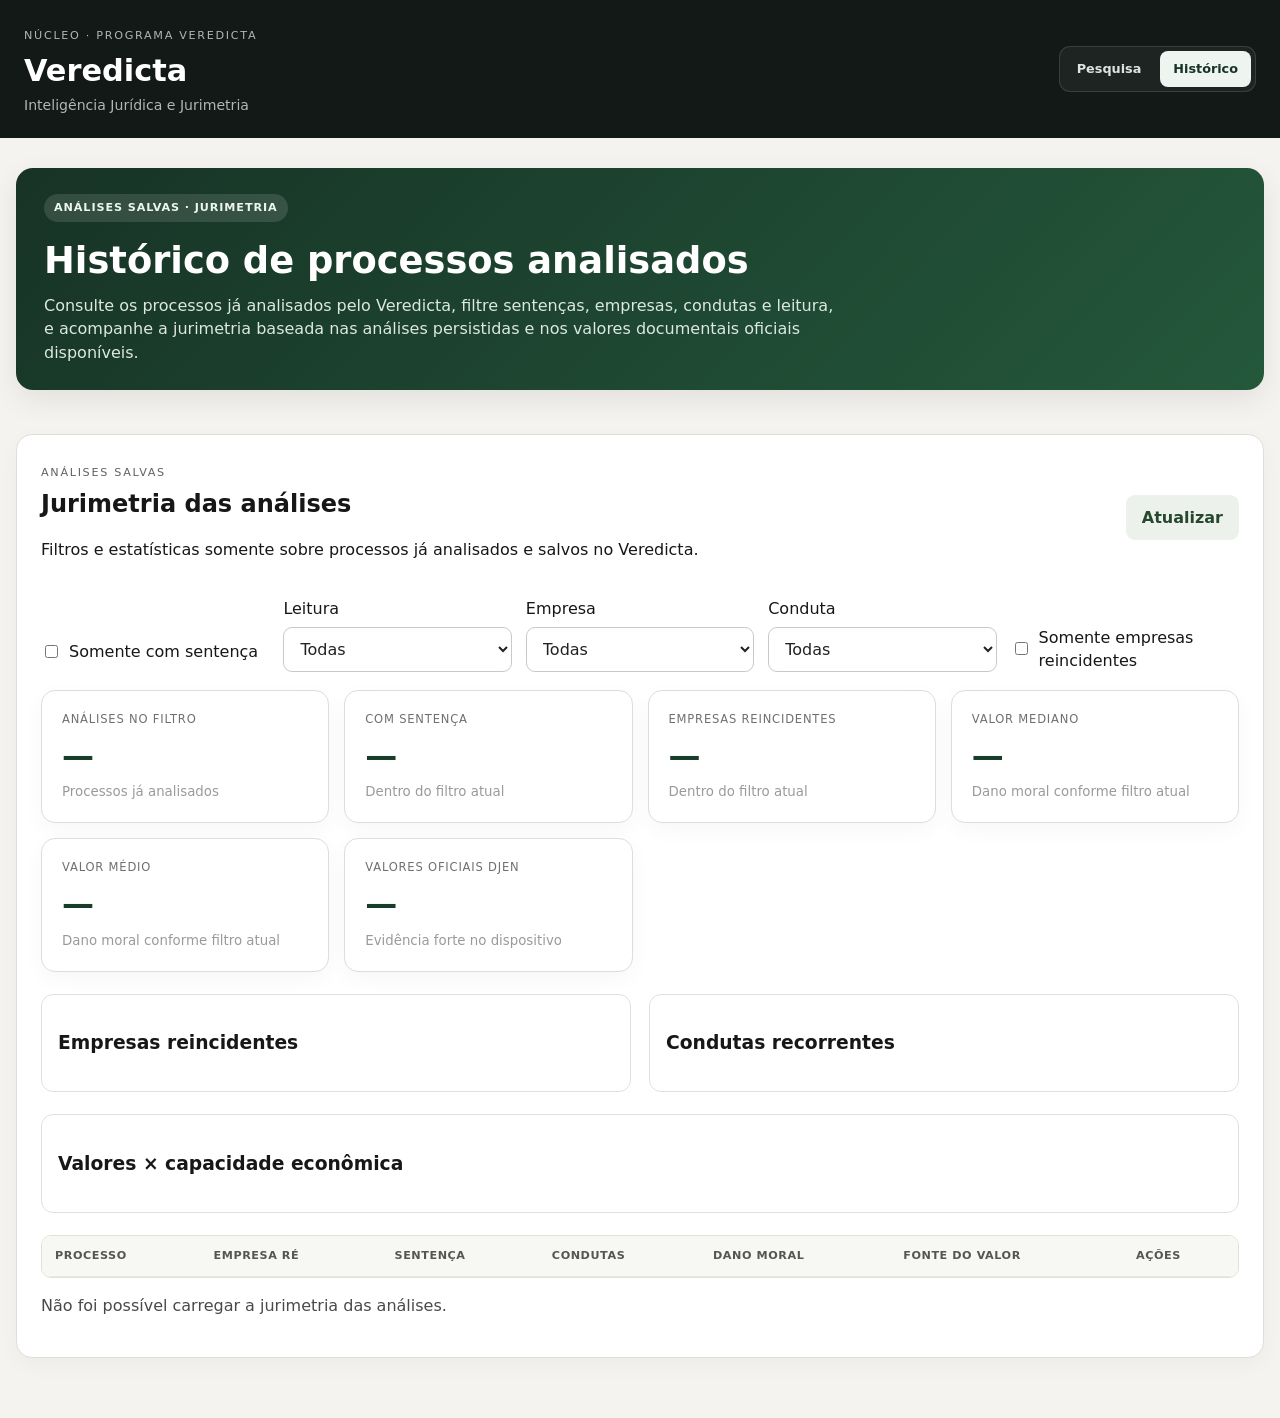
==== frontend/historico.html @ e2f221e8 "Integra DJEN e reorganiza ficha e historico" ====
<!doctype html>
<html lang="pt-BR">
<head>
  <meta charset="utf-8" />
  <meta name="viewport" content="width=device-width, initial-scale=1" />
  <meta
    name="description"
    content="Histórico de análises e jurimetria — Veredicta"
  />
  <title>Histórico e Jurimetria — Veredicta</title>
  <link rel="stylesheet" href="./styles.css" />
</head>

<body>
  <header class="topbar">
    <div>
      <span class="eyebrow">NÚCLEO · PROGRAMA VEREDICTA</span>
      <h1>Veredicta</h1>
      <p class="topbar-subtitle">
        Inteligência Jurídica e Jurimetria
      </p>
    </div>

    <div class="auth-area">
      <nav class="topnav" aria-label="Navegação principal">
        <a class="topnav-link" href="./index.html">
          Pesquisa
        </a>
        <a
          class="topnav-link active"
          href="./historico.html"
          aria-current="page"
        >
          Histórico
        </a>
      </nav>
    </div>
  </header>

  <main class="layout">
    <section class="hero">
      <div>
        <span class="badge">ANÁLISES SALVAS · JURIMETRIA</span>
        <h2>Histórico de processos analisados</h2>
        <p>
          Consulte os processos já analisados pelo Veredicta, filtre sentenças,
          empresas, condutas e leitura, e acompanhe a jurimetria baseada nas
          análises persistidas e nos valores documentais oficiais disponíveis.
        </p>
      </div>
    </section>
  </main>

  <script src="./config.js"></script>
  <script src="./analises.js"></script>
</body>
</html>
---- frontend/styles.css ----
:root {
  font-family: Inter, ui-sans-serif, system-ui, -apple-system, BlinkMacSystemFont, "Segoe UI", sans-serif;
  color: #171717;
  background: #f4f3ef;
  line-height: 1.45;
}

* { box-sizing: border-box; }

body {
  margin: 0;
  background: #f4f3ef;
}

button,
input,
select {
  font: inherit;
}

[hidden] {
  display: none !important;
}


/* =========================================================
   TOPO
   ========================================================= */

.topbar {
  min-height: 118px;
  padding: 22px max(24px, calc((100vw - 1280px) / 2));
  display: flex;
  justify-content: space-between;
  align-items: center;
  gap: 30px;
  background: #121916;
  color: #fff;
}

.topbar h1 {
  margin: 4px 0 0;
  font-size: 1.9rem;
}

.topbar-subtitle {
  margin: 2px 0 0;
  color: #aeb9b3;
  font-size: .88rem;
}

.eyebrow {
  font-size: .7rem;
  letter-spacing: .15em;
  text-transform: uppercase;
  opacity: .68;
}

.auth-area,
.backend-indicator {
  display: flex;
  align-items: center;
}

.auth-area {
  gap: 16px;
  font-size: .82rem;
}

.backend-indicator {
  gap: 7px;
}

.status-dot {
  width: 9px;
  height: 9px;
  border-radius: 50%;
  background: #b84f4f;
}

.status-dot.online {
  background: #5db276;
}


/* =========================================================
   LAYOUT
   ========================================================= */

.layout {
  width: min(1280px, calc(100% - 32px));
  margin: 30px auto 60px;
  display: grid;
  gap: 20px;
}


/* =========================================================
   HERO
   ========================================================= */

.hero {
  padding: 26px 28px;
  border-radius: 17px;
  background: linear-gradient(135deg, #173326, #24583b);
  color: #fff;
  box-shadow: 0 10px 30px rgba(0, 0, 0, .08);
}

.hero h2 {
  margin: 12px 0 7px;
  font-size: clamp(1.5rem, 3vw, 2.3rem);
}

.hero p {
  max-width: 800px;
  margin: 0;
  color: #dce8e0;
}

.process-hero {
  display: flex;
  align-items: center;
  justify-content: space-between;
  gap: 30px;
}

.source-pill {
  flex: 0 0 auto;
  min-width: 145px;
  padding: 13px 15px;
  border: 1px solid rgba(255, 255, 255, .17);
  border-radius: 12px;
  background: rgba(255, 255, 255, .08);
}

.source-pill span,
.source-pill strong {
  display: block;
}

.source-pill span {
  margin-bottom: 2px;
  color: #cddcd2;
  font-size: .67rem;
  text-transform: uppercase;
  letter-spacing: .08em;
}

.source-pill strong {
  font-size: .86rem;
}

.badge {
  display: inline-flex;
  padding: 6px 10px;
  border-radius: 999px;
  background: rgba(255, 255, 255, .12);
  color: #edf5f0;
  font-size: .7rem;
  font-weight: 750;
  letter-spacing: .08em;
}


/* =========================================================
   MÉTRICAS
   ========================================================= */

.metrics-grid,
.process-summary-grid {
  display: grid;
  grid-template-columns: repeat(4, 1fr);
  gap: 15px;
}

.metric-card {
  padding: 20px;
  background: #fff;
  border: 1px solid #dfddd5;
  border-radius: 14px;
  box-shadow: 0 7px 22px rgba(0, 0, 0, .035);
}

.metric-card span {
  display: block;
  color: #6d716e;
  font-size: .72rem;
  text-transform: uppercase;
  letter-spacing: .07em;
}

.metric-card strong {
  display: block;
  margin-top: 5px;
  font-size: 2rem;
  color: #183d29;
}

.metric-card small {
  color: #989b98;
}

.detail-value {
  font-size: 1.25rem !important;
}


/* =========================================================
   CARDS E CABEÇALHOS
   ========================================================= */

.card {
  padding: 24px;
  background: #fff;
  border: 1px solid #dfddd5;
  border-radius: 16px;
  box-shadow: 0 7px 22px rgba(0, 0, 0, .035);
}

.section-heading {
  display: flex;
  justify-content: space-between;
  align-items: center;
  gap: 20px;
  margin-bottom: 20px;
}

.section-heading h2 {
  margin: 5px 0 0;
}

.section-description {
  margin: 6px 0 0;
  color: #7c817d;
  font-size: .78rem;
}


/* =========================================================
   FORMULÁRIO DE PESQUISA
   ========================================================= */

.filter-form {
  display: grid;
  grid-template-columns: repeat(4, minmax(0, 1fr));
  gap: 15px;
  align-items: end;
}

.filter-form label {
  display: grid;
  gap: 7px;
  color: #4d514e;
  font-size: .8rem;
  font-weight: 650;
}

/*
  No novo dashboard, as áreas marcadas como .wide
  ocupam a largura inteira. Isso deixa a seleção dos
  27 tribunais separada dos demais filtros.
*/
.filter-form > .wide {
  grid-column: 1 / -1;
}

input,
select {
  width: 100%;
  padding: 11px 12px;
  border: 1px solid #cbc9c2;
  border-radius: 9px;
  background: #fff;
  color: #222;
}

input:focus,
select:focus {
  outline: 2px solid #a9bba9;
  outline-offset: 1px;
}

.form-actions {
  display: flex;
  gap: 8px;
}

.compact-actions {
  flex-wrap: wrap;
}

.compact-actions button {
  padding: 9px 13px;
}


/* =========================================================
   SELETOR DE TRIBUNAIS
   ========================================================= */

.tribunal-heading {
  margin-bottom: 12px;
  align-items: flex-end;
}

.tribunal-heading label {
  display: block;
  margin: 0 0 3px;
  color: #343936;
  font-size: .8rem;
  font-weight: 750;
}

.tribunal-heading small {
  display: block;
  color: #7d827e;
  font-size: .76rem;
}

.tribunal-grid {
  max-height: 310px;
  padding: 12px;
  display: grid;
  grid-template-columns: repeat(4, minmax(0, 1fr));
  gap: 9px;
  overflow-y: auto;
  overscroll-behavior: contain;
  border: 1px solid #deddd6;
  border-radius: 13px;
  background: #f7f7f4;
  scrollbar-width: thin;
}

.tribunal-option {
  position: relative;
  min-width: 0;
  display: flex !important;
  align-items: stretch;
  gap: 0 !important;
  cursor: pointer;
}

.tribunal-option input {
  position: absolute;
  top: 12px;
  left: 12px;
  z-index: 2;
  width: 16px;
  height: 16px;
  margin: 0;
  padding: 0;
  accent-color: #245d3b;
}

.tribunal-option > span {
  width: 100%;
  min-height: 62px;
  padding: 10px 10px 10px 36px;
  display: flex;
  flex-direction: column;
  justify-content: center;
  border: 1px solid #deddd6;
  border-radius: 10px;
  background: #fff;
  transition:
    border-color .15s ease,
    background .15s ease,
    box-shadow .15s ease,
    transform .15s ease;
}

.tribunal-option:hover > span {
  border-color: #aebdaf;
  box-shadow: 0 4px 12px rgba(25, 53, 36, .06);
  transform: translateY(-1px);
}

.tribunal-option input:checked + span {
  border-color: #5c8468;
  background: #eaf2ec;
  box-shadow: inset 0 0 0 1px rgba(36, 93, 59, .05);
}

.tribunal-option strong {
  color: #244b33;
  font-size: .79rem;
  line-height: 1.15;
}

.tribunal-option small {
  margin-top: 3px;
  display: -webkit-box;
  overflow: hidden;
  color: #7d817e;
  font-size: .65rem;
  font-weight: 500;
  line-height: 1.2;
  -webkit-line-clamp: 2;
  -webkit-box-orient: vertical;
}

.tribunal-summary {
  margin-bottom: 18px;
  display: grid;
  grid-template-columns: repeat(4, minmax(0, 1fr));
  gap: 10px;
}

.tribunal-summary-card {
  padding: 14px 16px;
  box-shadow: none;
}

.tribunal-summary-card strong {
  font-size: 1.35rem;
}


/* =========================================================
   BOTÕES
   ========================================================= */

button {
  padding: 11px 16px;
  border: 0;
  border-radius: 9px;
  background: #245d3b;
  color: #fff;
  cursor: pointer;
  font-weight: 750;
}

button:hover {
  filter: brightness(.96);
}

button:disabled {
  opacity: .45;
  cursor: default;
}

button.secondary {
  background: #edf1ec;
  color: #25482f;
}


/* =========================================================
   TABELA
   ========================================================= */

.table-wrap {
  overflow: auto;
  border: 1px solid #e2e0d8;
  border-radius: 10px;
}

table {
  width: 100%;
  min-width: 1100px;
  border-collapse: collapse;
}

th,
td {
  padding: 12px 13px;
  border-bottom: 1px solid #e9e7e0;
  text-align: left;
  vertical-align: top;
  font-size: .8rem;
}

th {
  position: sticky;
  top: 0;
  z-index: 1;
  background: #f7f7f4;
  color: #555;
  font-size: .7rem;
  text-transform: uppercase;
  letter-spacing: .05em;
}

tr:last-child td {
  border-bottom: 0;
}

tbody tr:hover {
  background: #fafbf9;
}

.process-number {
  color: #245d3b;
  font-weight: 700;
  white-space: nowrap;
}

.process-link,
.back-link {
  color: #245d3b;
  text-decoration: none;
  font-weight: 700;
}

.process-link {
  font-weight: 750;
}

.back-link {
  font-size: .88rem;
}

.process-link:hover,
.back-link:hover {
  text-decoration: underline;
}

.grade-badge {
  display: inline-flex;
  min-width: 34px;
  justify-content: center;
  padding: 3px 7px;
  border-radius: 6px;
  background: #edf2ed;
  color: #28523a;
  font-size: .72rem;
  font-weight: 750;
}

.empty-row {
  padding: 35px;
  color: #777;
  text-align: center;
}


/* =========================================================
   PAGINAÇÃO / CARREGAR MAIS
   ========================================================= */

.pagination {
  display: flex;
  justify-content: center;
  align-items: center;
  gap: 16px;
  margin-top: 18px;
  color: #777;
  font-size: .82rem;
}

.pagination-info {
  color: #777;
  font-size: .82rem;
}


/* =========================================================
   ERROS
   ========================================================= */

.error-card {
  border-color: #e4b4b4;
  background: #fff7f7;
}

.error-card p {
  margin-bottom: 0;
}


/* =========================================================
   PROCESSO
   ========================================================= */

.process-navigation {
  display: flex;
  align-items: center;
}

.detail-grid {
  display: grid;
  grid-template-columns: repeat(2, minmax(0, 1fr));
  gap: 20px;
}

.detail-field,
.party-box {
  padding: 18px;
  border: 1px solid #e3e3dd;
  border-radius: 10px;
  background: #f7f7f4;
}

.detail-field span,
.detail-label {
  display: block;
  margin-bottom: 6px;
  color: #777;
  font-size: .72rem;
  text-transform: uppercase;
  letter-spacing: .06em;
}

.detail-field strong {
  font-size: .95rem;
}

.detail-section {
  margin-top: 28px;
}

.detail-section:last-child {
  margin-bottom: 4px;
}

.muted-note {
  margin: 10px 0 0;
  color: #8a8e8b;
  font-size: .74rem;
}


/* =========================================================
   ASSUNTOS
   ========================================================= */

.subject-list {
  display: flex;
  flex-wrap: wrap;
  gap: 8px;
}

.subject-chip {
  display: inline-flex;
  flex-direction: column;
  padding: 8px 11px;
  border-radius: 8px;
  background: #edf2ed;
  color: #275139;
  font-size: .78rem;
  font-weight: 650;
}

.subject-chip small {
  margin-top: 2px;
  opacity: .65;
  font-size: .65rem;
}

.muted-chip {
  background: #f1f1ee;
  color: #777;
}


/* =========================================================
   STATUS
   ========================================================= */

.coming-badge {
  padding: 6px 9px;
  border-radius: 999px;
  background: #f0eee4;
  color: #716b4d;
  font-size: .68rem;
  font-weight: 700;
}


/* =========================================================
   IA
   ========================================================= */

.ai-empty-state,
.ai-loading {
  display: flex;
  justify-content: space-between;
  align-items: center;
  gap: 30px;
  padding: 22px;
  border: 1px solid #e1e6e0;
  border-radius: 12px;
  background: linear-gradient(135deg, #f5f7f4, #edf3ee);
}

.ai-empty-state p,
.ai-loading p {
  max-width: 820px;
  margin: 5px 0 0;
  color: #666;
}

.loading-dot {
  flex: 0 0 auto;
  width: 13px;
  height: 13px;
  border-radius: 50%;
  background: #3f7652;
  box-shadow: 0 0 0 7px rgba(63, 118, 82, .10);
}

.analysis-grid {
  display: grid;
  grid-template-columns: repeat(3, minmax(0, 1fr));
  gap: 12px;
}

.analysis-item {
  padding: 16px;
  border: 1px solid #e4e5df;
  border-radius: 10px;
  background: #f6f7f4;
}

.analysis-item span {
  display: block;
  margin-bottom: 5px;
  color: #777;
  font-size: .68rem;
  text-transform: uppercase;
  letter-spacing: .05em;
}

.analysis-item strong {
  color: #234c34;
  font-size: .95rem;
}

.analysis-text {
  margin-top: 24px;
  padding: 20px;
  border-left: 3px solid #326d49;
  background: #fafbf9;
}

.analysis-text p {
  margin: 8px 0 0;
  line-height: 1.65;
}

.analysis-columns {
  display: grid;
  grid-template-columns: 1fr 1fr;
  gap: 18px;
  margin-top: 20px;
}

.analysis-column-card {
  padding: 18px;
  border: 1px solid #e4e5df;
  border-radius: 10px;
  background: #fafbf9;
}

.analysis-list {
  margin: 8px 0 0;
  padding-left: 20px;
  color: #505550;
}

.analysis-list li {
  margin-bottom: 7px;
}

.analysis-footer {
  display: flex;
  justify-content: space-between;
  align-items: center;
  gap: 20px;
  margin-top: 25px;
  padding-top: 18px;
  border-top: 1px solid #e3e3dd;
  color: #888;
  font-size: .75rem;
}


/* =========================================================
   PARTES
   ========================================================= */

.parties-grid {
  display: grid;
  grid-template-columns: repeat(2, minmax(0, 1fr));
  gap: 20px;
  margin-top: 10px;
  margin-bottom: 8px;
}

.party-box > strong {
  display: block;
  margin-bottom: 12px;
  color: #31533d;
  font-size: .78rem;
  text-transform: uppercase;
  letter-spacing: .04em;
}

.party-item {
  display: grid;
  gap: 2px;
  padding: 8px 0;
  border-bottom: 1px solid #e4e4de;
}

.party-item:last-child {
  border-bottom: 0;
}

.party-item strong {
  font-size: .86rem;
}

.party-item small {
  color: #777;
}

.party-empty {
  color: #999;
  font-size: .82rem;
}


/* =========================================================
   TIMELINE
   ========================================================= */

.timeline {
  display: grid;
}

.timeline-item {
  position: relative;
  display: grid;
  grid-template-columns: 22px minmax(0, 1fr);
  gap: 10px;
}

.timeline-item:not(:last-child)::before {
  content: "";
  position: absolute;
  left: 6px;
  top: 20px;
  bottom: -5px;
  width: 1px;
  background: #d7ddd8;
}

.timeline-dot {
  width: 13px;
  height: 13px;
  margin-top: 5px;
  border-radius: 50%;
  background: #3b7651;
  z-index: 1;
}

.timeline-content {
  display: grid;
  gap: 4px;
  padding-bottom: 22px;
}

.timeline-content strong {
  font-size: .88rem;
}

.timeline-content small {
  color: #858985;
}

.timeline-date {
  color: #6b746e;
  font-size: .72rem;
}

.movement-meta-row {
  display: flex;
  flex-wrap: wrap;
  gap: 6px 14px;
}

.movement-complements {
  margin-top: 4px;
  display: flex;
  flex-wrap: wrap;
  gap: 6px;
}

.movement-complement {
  padding: 4px 7px;
  border-radius: 6px;
  background: #f0f1ed;
  color: #707571;
  font-size: .69rem;
}

.empty-panel {
  padding: 24px;
  border: 1px dashed #d9d9d2;
  border-radius: 10px;
  color: #777;
  text-align: center;
  background: #fafaf8;
}

.skeleton-line {
  width: 100%;
  height: 14px;
  margin-bottom: 10px;
  border-radius: 999px;
  background: #ecece8;
}

.skeleton-line.short {
  width: 65%;
}


/* =========================================================
   RESPONSIVO
   ========================================================= */

@media (max-width: 1100px) {
  .tribunal-grid {
    grid-template-columns: repeat(3, minmax(0, 1fr));
  }

  .tribunal-summary {
    grid-template-columns: repeat(3, minmax(0, 1fr));
  }
}

@media (max-width: 950px) {
  .metrics-grid,
  .filter-form {
    grid-template-columns: repeat(2, minmax(0, 1fr));
  }

  .filter-form > .wide {
    grid-column: 1 / -1;
  }
}

@media (max-width: 850px) {
  .process-summary-grid,
  .analysis-grid {
    grid-template-columns: repeat(2, minmax(0, 1fr));
  }

  .detail-grid,
  .analysis-columns {
    grid-template-columns: 1fr;
  }

  .process-hero {
    align-items: flex-start;
    flex-direction: column;
  }

  .source-pill {
    min-width: 0;
  }
}

@media (max-width: 760px) {
  .tribunal-grid,
  .tribunal-summary {
    grid-template-columns: repeat(2, minmax(0, 1fr));
  }

  .tribunal-grid {
    max-height: 360px;
  }
}

@media (max-width: 650px) {
  .topbar {
    flex-direction: column;
    align-items: flex-start;
  }

  .auth-area {
    flex-wrap: wrap;
  }

  .metrics-grid,
  .filter-form,
  .parties-grid {
    grid-template-columns: 1fr;
  }

  .filter-form > .wide {
    grid-column: auto;
  }

  .section-heading,
  .tribunal-heading {
    flex-direction: column;
    align-items: flex-start;
  }

  .form-actions {
    width: 100%;
    flex-wrap: wrap;
  }

  .form-actions button {
    flex: 1;
  }

  .tribunal-summary {
    grid-template-columns: 1fr 1fr;
  }
}

@media (max-width: 520px) {
  .layout {
    width: min(100% - 20px, 1280px);
    margin-top: 18px;
  }

  .hero,
  .card {
    padding: 19px;
  }

  .process-summary-grid,
  .analysis-grid {
    grid-template-columns: 1fr;
  }

  .ai-empty-state,
  .ai-loading {
    align-items: flex-start;
    flex-direction: column;
  }

  .tribunal-grid,
  .tribunal-summary {
    grid-template-columns: 1fr;
  }

  .analysis-footer {
    align-items: flex-start;
    flex-direction: column;
  }
}

/* =========================================================
   JURIMETRIA DAS ANÁLISES
   ========================================================= */

.analytics-card {
  margin-top: 24px;
}

.analytics-filters {
  display: grid;
  grid-template-columns: repeat(auto-fit, minmax(180px, 1fr));
  gap: 14px;
  margin: 18px 0;
  align-items: end;
}

.analytics-filters label {
  display: grid;
  gap: 7px;
}

.analytics-check {
  display: flex !important;
  align-items: center;
  gap: 8px !important;
  min-height: 42px;
}

.analytics-check input {
  width: auto;
}

.analytics-metrics {
  margin: 18px 0;
}

.analytics-panels {
  display: grid;
  grid-template-columns: repeat(auto-fit, minmax(280px, 1fr));
  gap: 18px;
  margin: 22px 0;
}

.analytics-panels > div,
.analytics-capacity {
  border: 1px solid rgba(120, 120, 120, 0.22);
  border-radius: 12px;
  padding: 16px;
}

.analytics-capacity {
  margin-bottom: 22px;
}

.analytics-stat-row {
  display: grid;
  grid-template-columns: minmax(0, 1fr) auto;
  gap: 4px 12px;
  padding: 10px 0;
  border-bottom: 1px solid rgba(120, 120, 120, 0.15);
}

.analytics-stat-row:last-child {
  border-bottom: 0;
}

.analytics-stat-row small {
  grid-column: 1 / -1;
  opacity: 0.75;
}

.analytics-info,
.empty-note {
  opacity: 0.78;
}

.analysis-unread {
  font-weight: 600;
}

.analysis-read {
  opacity: 0.88;
}

.analytics-read-button {
  white-space: nowrap;
}

@media (max-width: 720px) {
  .analytics-stat-row {
    grid-template-columns: 1fr;
  }

  .analytics-stat-row small {
    grid-column: auto;
  }
}

/* ETAPA 8.3 — Valores oficiais DJEN */
.djen-values-panel{margin-top:24px}
.djen-values-panel__head,.djen-value-card__head,.djen-value-card__footer{display:flex;justify-content:space-between;gap:12px;flex-wrap:wrap}
.djen-eyebrow{font-size:.78rem;font-weight:700;text-transform:uppercase;opacity:.7;margin:0 0 4px}
.djen-values-body{display:grid;gap:14px;margin-top:12px}
.djen-value-card{border:1px solid #d8d8d8;border-radius:14px;padding:16px}
.djen-value-card__head span{display:block;font-size:.84rem;opacity:.7}
.djen-source-badge{border:1px solid #d8d8d8;border-radius:999px;padding:5px 9px;font-weight:700}
.djen-value-grid{display:grid;grid-template-columns:repeat(4,minmax(0,1fr));gap:10px;margin-top:14px}
.djen-value-grid div{padding:10px;border-radius:10px;background:rgba(127,127,127,.07)}
.djen-value-grid small,.djen-value-grid strong{display:block}
.djen-evidence{font-size:.88rem;line-height:1.45;padding-top:12px;border-top:1px solid #d8d8d8}
.djen-value-card__footer{font-size:.82rem}
@media(max-width:840px){.djen-value-grid{grid-template-columns:repeat(2,minmax(0,1fr))}}
@media(max-width:520px){.djen-value-grid{grid-template-columns:1fr}}

/* ===== ETAPA 9.1 — Navegação principal ===== */
.topnav {
  display: flex;
  align-items: center;
  gap: 6px;
  padding: 4px;
  border: 1px solid rgba(255, 255, 255, .12);
  border-radius: 11px;
  background: rgba(255, 255, 255, .05);
}

.topnav-link {
  display: inline-flex;
  align-items: center;
  justify-content: center;
  min-height: 36px;
  padding: 8px 13px;
  border-radius: 8px;
  color: #dce6e0;
  text-decoration: none;
  font-size: .8rem;
  font-weight: 750;
  transition: background .15s ease, color .15s ease;
}

.topnav-link:hover {
  background: rgba(255, 255, 255, .08);
  color: #fff;
}

.topnav-link.active {
  background: #eef4ef;
  color: #173326;
}

@media (max-width: 900px) {
  .topbar {
    flex-wrap: wrap;
  }

  .auth-area {
    flex-wrap: wrap;
    justify-content: flex-end;
  }
}

@media (max-width: 640px) {
  .topbar {
    align-items: flex-start;
  }

  .auth-area {
    width: 100%;
    justify-content: space-between;
  }

  .topnav {
    width: 100%;
  }

  .topnav-link {
    flex: 1 1 0;
  }
}

/* ===== ETAPA 9.1.1 — Retorno e ações de processo ===== */
.process-number a,
.process-number .process-link {
  color: #245d3b;
  text-decoration: none;
  font-weight: 750;
}

.process-number a:visited,
.process-number .process-link:visited {
  color: #245d3b;
}

.process-number a:hover,
.process-number .process-link:hover {
  text-decoration: underline;
}

.process-actions {
  display: flex;
  align-items: center;
  gap: 8px;
  flex-wrap: wrap;
  min-width: 190px;
}

.process-view-button {
  display: inline-flex;
  align-items: center;
  justify-content: center;
  min-height: 34px;
  padding: 7px 10px;
  border: 1px solid #245d3b;
  border-radius: 8px;
  background: #245d3b;
  color: #fff !important;
  text-decoration: none !important;
  font-size: .78rem;
  font-weight: 750;
  white-space: nowrap;
}

.process-view-button:visited {
  color: #fff !important;
}

.process-view-button:hover {
  background: #1d4b30;
  border-color: #1d4b30;
}

/* ===== ETAPA 9.1.2 — Retorno determinístico + acesso PJe ===== */
.process-navigation--contextual {
  display: flex;
  align-items: center;
  justify-content: space-between;
  gap: 14px;
  flex-wrap: wrap;
}

.official-process-access {
  display: flex;
  align-items: center;
  justify-content: flex-end;
  gap: 10px;
  flex-wrap: wrap;
}

.official-process-link {
  display: inline-flex;
  align-items: center;
  justify-content: center;
  min-height: 38px;
  padding: 8px 12px;
  border: 1px solid #245d3b;
  border-radius: 9px;
  background: transparent;
  color: #245d3b;
  text-decoration: none;
  font-size: .8rem;
  font-weight: 800;
}

.official-process-link:visited {
  color: #245d3b;
}

.official-process-link:hover {
  background: rgba(36, 93, 59, .08);
}

.official-process-link-status {
  max-width: 360px;
  font-size: .78rem;
  opacity: .7;
}

@media (max-width: 640px) {
  .official-process-access {
    width: 100%;
    justify-content: flex-start;
  }
}

/* ===== ETAPA 9.2 — Ficha unificada + valores DJEN ===== */
.djen-analysis-section {
  margin-top: 22px;
  padding: 16px;
  border: 1px solid rgba(36, 93, 59, .22);
  border-radius: 14px;
  background: rgba(36, 93, 59, .035);
}

.djen-analysis-heading {
  display: flex;
  align-items: flex-start;
  justify-content: space-between;
  gap: 12px;
  flex-wrap: wrap;
  margin-bottom: 12px;
}

.djen-analysis-heading h3 {
  margin: 3px 0 0;
}

.djen-analysis-grid {
  display: grid;
  grid-template-columns: repeat(4, minmax(0, 1fr));
  gap: 10px;
}

.djen-analysis-evidence {
  margin-top: 14px;
  padding: 13px;
  border: 1px solid rgba(36, 93, 59, .16);
  border-radius: 11px;
  background: rgba(255, 255, 255, .55);
}

.djen-analysis-evidence p {
  margin: 7px 0 10px;
  line-height: 1.5;
}

.djen-analysis-evidence-meta {
  display: flex;
  align-items: center;
  justify-content: space-between;
  gap: 10px;
  flex-wrap: wrap;
  font-size: .8rem;
}

.djen-analysis-evidence-meta a {
  color: #245d3b;
  font-weight: 800;
}

@media (max-width: 900px) {
  .djen-analysis-grid {
    grid-template-columns: repeat(2, minmax(0, 1fr));
  }
}

@media (max-width: 540px) {
  .djen-analysis-grid {
    grid-template-columns: 1fr;
  }
}

/* ===== ETAPA 9.1.3B — Consulta DJEN sempre disponível ===== */
.official-process-link--secondary {
  background: rgba(36, 93, 59, .08);
}

.official-process-link--secondary:hover {
  background: rgba(36, 93, 59, .14);
}

/* ===== ETAPA 9.2.1 — Documento DJEN mesmo sem valor ===== */
.djen-document-box {
  margin-top: 18px;
  padding: 16px;
  border: 1px solid rgba(36, 93, 59, .18);
  border-radius: 12px;
  background: rgba(36, 93, 59, .045);
}

.djen-document-heading {
  display: flex;
  align-items: center;
  justify-content: space-between;
  gap: 12px;
  flex-wrap: wrap;
}

.djen-document-heading strong {
  display: block;
  margin-top: 4px;
  font-size: 1rem;
}

.djen-document-meta {
  display: flex;
  gap: 8px 16px;
  flex-wrap: wrap;
  margin-top: 10px;
  font-size: .8rem;
  opacity: .72;
}

.djen-document-box p {
  margin: 14px 0 0;
  line-height: 1.65;
  white-space: pre-wrap;
}

@media (max-width: 640px) {
  .djen-document-heading {
    align-items: flex-start;
  }
}
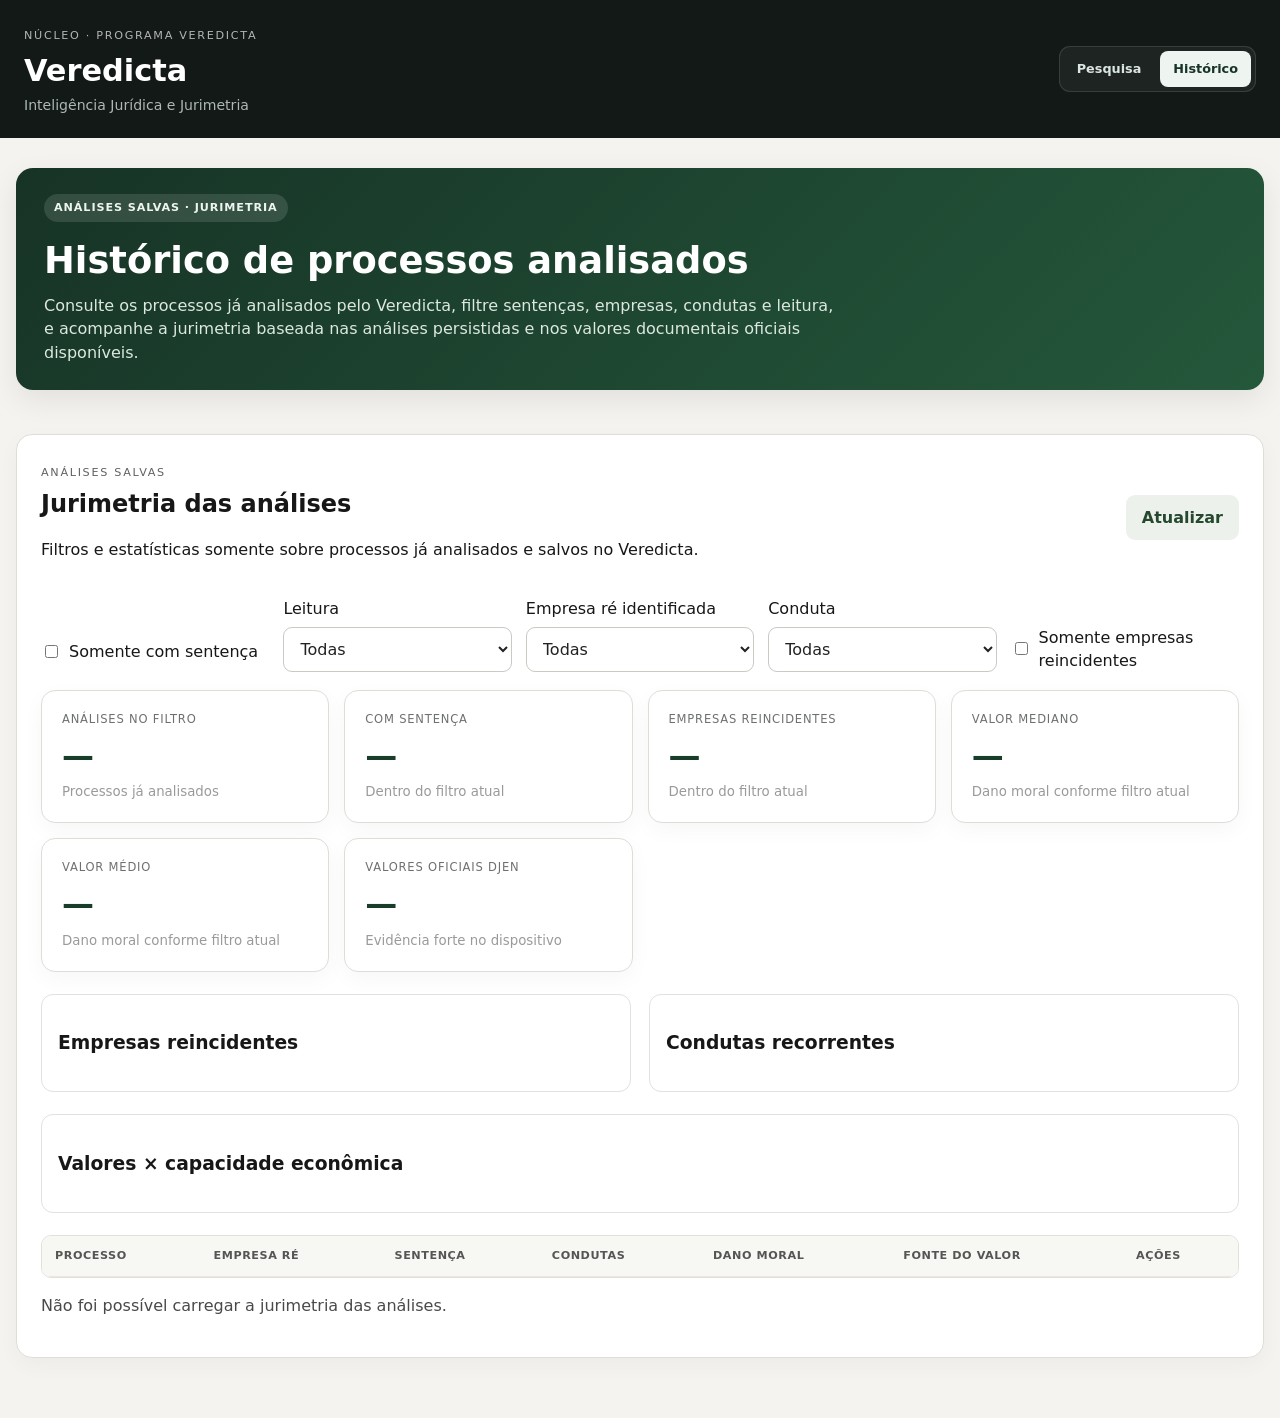
==== commit 1ac7333f: "Consolida estrutura atual do Veredicta" ====
--- a/frontend/historico.html
+++ b/frontend/historico.html
@@ -8,7 +8,7 @@
     content="Histórico de análises e jurimetria — Veredicta"
   />
   <title>Histórico e Jurimetria — Veredicta</title>
-  <link rel="stylesheet" href="./styles.css" />
+  <link rel="stylesheet" href="./assets/css/styles.css" />
 </head>
 
 <body>
@@ -51,7 +51,7 @@
     </section>
   </main>
 
-  <script src="./config.js"></script>
-  <script src="./analises.js"></script>
+  <script src="./assets/js/config.js"></script>
+  <script src="./assets/js/pages/historico.js"></script>
 </body>
 </html>
--- a/frontend/assets/css/styles.css
+++ b/frontend/assets/css/styles.css
@@ -0,0 +1,1452 @@
+:root {
+  font-family: Inter, ui-sans-serif, system-ui, -apple-system, BlinkMacSystemFont, "Segoe UI", sans-serif;
+  color: #171717;
+  background: #f4f3ef;
+  line-height: 1.45;
+}
+
+* { box-sizing: border-box; }
+
+body {
+  margin: 0;
+  background: #f4f3ef;
+}
+
+button,
+input,
+select {
+  font: inherit;
+}
+
+[hidden] {
+  display: none !important;
+}
+
+
+/* =========================================================
+   TOPO
+   ========================================================= */
+
+.topbar {
+  min-height: 118px;
+  padding: 22px max(24px, calc((100vw - 1280px) / 2));
+  display: flex;
+  justify-content: space-between;
+  align-items: center;
+  gap: 30px;
+  background: #121916;
+  color: #fff;
+}
+
+.topbar h1 {
+  margin: 4px 0 0;
+  font-size: 1.9rem;
+}
+
+.topbar-subtitle {
+  margin: 2px 0 0;
+  color: #aeb9b3;
+  font-size: .88rem;
+}
+
+.eyebrow {
+  font-size: .7rem;
+  letter-spacing: .15em;
+  text-transform: uppercase;
+  opacity: .68;
+}
+
+.auth-area,
+.backend-indicator {
+  display: flex;
+  align-items: center;
+}
+
+.auth-area {
+  gap: 16px;
+  font-size: .82rem;
+}
+
+.backend-indicator {
+  gap: 7px;
+}
+
+.status-dot {
+  width: 9px;
+  height: 9px;
+  border-radius: 50%;
+  background: #b84f4f;
+}
+
+.status-dot.online {
+  background: #5db276;
+}
+
+
+/* =========================================================
+   LAYOUT
+   ========================================================= */
+
+.layout {
+  width: min(1280px, calc(100% - 32px));
+  margin: 30px auto 60px;
+  display: grid;
+  gap: 20px;
+}
+
+
+/* =========================================================
+   HERO
+   ========================================================= */
+
+.hero {
+  padding: 26px 28px;
+  border-radius: 17px;
+  background: linear-gradient(135deg, #173326, #24583b);
+  color: #fff;
+  box-shadow: 0 10px 30px rgba(0, 0, 0, .08);
+}
+
+.hero h2 {
+  margin: 12px 0 7px;
+  font-size: clamp(1.5rem, 3vw, 2.3rem);
+}
+
+.hero p {
+  max-width: 800px;
+  margin: 0;
+  color: #dce8e0;
+}
+
+.process-hero {
+  display: flex;
+  align-items: center;
+  justify-content: space-between;
+  gap: 30px;
+}
+
+.source-pill {
+  flex: 0 0 auto;
+  min-width: 145px;
+  padding: 13px 15px;
+  border: 1px solid rgba(255, 255, 255, .17);
+  border-radius: 12px;
+  background: rgba(255, 255, 255, .08);
+}
+
+.source-pill span,
+.source-pill strong {
+  display: block;
+}
+
+.source-pill span {
+  margin-bottom: 2px;
+  color: #cddcd2;
+  font-size: .67rem;
+  text-transform: uppercase;
+  letter-spacing: .08em;
+}
+
+.source-pill strong {
+  font-size: .86rem;
+}
+
+.badge {
+  display: inline-flex;
+  padding: 6px 10px;
+  border-radius: 999px;
+  background: rgba(255, 255, 255, .12);
+  color: #edf5f0;
+  font-size: .7rem;
+  font-weight: 750;
+  letter-spacing: .08em;
+}
+
+
+/* =========================================================
+   MÉTRICAS
+   ========================================================= */
+
+.metrics-grid,
+.process-summary-grid {
+  display: grid;
+  grid-template-columns: repeat(4, 1fr);
+  gap: 15px;
+}
+
+.metric-card {
+  padding: 20px;
+  background: #fff;
+  border: 1px solid #dfddd5;
+  border-radius: 14px;
+  box-shadow: 0 7px 22px rgba(0, 0, 0, .035);
+}
+
+.metric-card span {
+  display: block;
+  color: #6d716e;
+  font-size: .72rem;
+  text-transform: uppercase;
+  letter-spacing: .07em;
+}
+
+.metric-card strong {
+  display: block;
+  margin-top: 5px;
+  font-size: 2rem;
+  color: #183d29;
+}
+
+.metric-card small {
+  color: #989b98;
+}
+
+.detail-value {
+  font-size: 1.25rem !important;
+}
+
+
+/* =========================================================
+   CARDS E CABEÇALHOS
+   ========================================================= */
+
+.card {
+  padding: 24px;
+  background: #fff;
+  border: 1px solid #dfddd5;
+  border-radius: 16px;
+  box-shadow: 0 7px 22px rgba(0, 0, 0, .035);
+}
+
+.section-heading {
+  display: flex;
+  justify-content: space-between;
+  align-items: center;
+  gap: 20px;
+  margin-bottom: 20px;
+}
+
+.section-heading h2 {
+  margin: 5px 0 0;
+}
+
+.section-description {
+  margin: 6px 0 0;
+  color: #7c817d;
+  font-size: .78rem;
+}
+
+
+/* =========================================================
+   FORMULÁRIO DE PESQUISA
+   ========================================================= */
+
+.filter-form {
+  display: grid;
+  grid-template-columns: repeat(4, minmax(0, 1fr));
+  gap: 15px;
+  align-items: end;
+}
+
+.filter-form label {
+  display: grid;
+  gap: 7px;
+  color: #4d514e;
+  font-size: .8rem;
+  font-weight: 650;
+}
+
+/*
+  No novo dashboard, as áreas marcadas como .wide
+  ocupam a largura inteira. Isso deixa a seleção dos
+  27 tribunais separada dos demais filtros.
+*/
+.filter-form > .wide {
+  grid-column: 1 / -1;
+}
+
+input,
+select {
+  width: 100%;
+  padding: 11px 12px;
+  border: 1px solid #cbc9c2;
+  border-radius: 9px;
+  background: #fff;
+  color: #222;
+}
+
+input:focus,
+select:focus {
+  outline: 2px solid #a9bba9;
+  outline-offset: 1px;
+}
+
+.form-actions {
+  display: flex;
+  gap: 8px;
+}
+
+.compact-actions {
+  flex-wrap: wrap;
+}
+
+.compact-actions button {
+  padding: 9px 13px;
+}
+
+
+/* =========================================================
+   SELETOR DE TRIBUNAIS
+   ========================================================= */
+
+.tribunal-heading {
+  margin-bottom: 12px;
+  align-items: flex-end;
+}
+
+.tribunal-heading label {
+  display: block;
+  margin: 0 0 3px;
+  color: #343936;
+  font-size: .8rem;
+  font-weight: 750;
+}
+
+.tribunal-heading small {
+  display: block;
+  color: #7d827e;
+  font-size: .76rem;
+}
+
+.tribunal-grid {
+  max-height: 310px;
+  padding: 12px;
+  display: grid;
+  grid-template-columns: repeat(4, minmax(0, 1fr));
+  gap: 9px;
+  overflow-y: auto;
+  overscroll-behavior: contain;
+  border: 1px solid #deddd6;
+  border-radius: 13px;
+  background: #f7f7f4;
+  scrollbar-width: thin;
+}
+
+.tribunal-option {
+  position: relative;
+  min-width: 0;
+  display: flex !important;
+  align-items: stretch;
+  gap: 0 !important;
+  cursor: pointer;
+}
+
+.tribunal-option input {
+  position: absolute;
+  top: 12px;
+  left: 12px;
+  z-index: 2;
+  width: 16px;
+  height: 16px;
+  margin: 0;
+  padding: 0;
+  accent-color: #245d3b;
+}
+
+.tribunal-option > span {
+  width: 100%;
+  min-height: 62px;
+  padding: 10px 10px 10px 36px;
+  display: flex;
+  flex-direction: column;
+  justify-content: center;
+  border: 1px solid #deddd6;
+  border-radius: 10px;
+  background: #fff;
+  transition:
+    border-color .15s ease,
+    background .15s ease,
+    box-shadow .15s ease,
+    transform .15s ease;
+}
+
+.tribunal-option:hover > span {
+  border-color: #aebdaf;
+  box-shadow: 0 4px 12px rgba(25, 53, 36, .06);
+  transform: translateY(-1px);
+}
+
+.tribunal-option input:checked + span {
+  border-color: #5c8468;
+  background: #eaf2ec;
+  box-shadow: inset 0 0 0 1px rgba(36, 93, 59, .05);
+}
+
+.tribunal-option strong {
+  color: #244b33;
+  font-size: .79rem;
+  line-height: 1.15;
+}
+
+.tribunal-option small {
+  margin-top: 3px;
+  display: -webkit-box;
+  overflow: hidden;
+  color: #7d817e;
+  font-size: .65rem;
+  font-weight: 500;
+  line-height: 1.2;
+  -webkit-line-clamp: 2;
+  -webkit-box-orient: vertical;
+}
+
+.tribunal-summary {
+  margin-bottom: 18px;
+  display: grid;
+  grid-template-columns: repeat(4, minmax(0, 1fr));
+  gap: 10px;
+}
+
+.tribunal-summary-card {
+  padding: 14px 16px;
+  box-shadow: none;
+}
+
+.tribunal-summary-card strong {
+  font-size: 1.35rem;
+}
+
+
+/* =========================================================
+   BOTÕES
+   ========================================================= */
+
+button {
+  padding: 11px 16px;
+  border: 0;
+  border-radius: 9px;
+  background: #245d3b;
+  color: #fff;
+  cursor: pointer;
+  font-weight: 750;
+}
+
+button:hover {
+  filter: brightness(.96);
+}
+
+button:disabled {
+  opacity: .45;
+  cursor: default;
+}
+
+button.secondary {
+  background: #edf1ec;
+  color: #25482f;
+}
+
+
+/* =========================================================
+   TABELA
+   ========================================================= */
+
+.table-wrap {
+  overflow: auto;
+  border: 1px solid #e2e0d8;
+  border-radius: 10px;
+}
+
+table {
+  width: 100%;
+  min-width: 1100px;
+  border-collapse: collapse;
+}
+
+th,
+td {
+  padding: 12px 13px;
+  border-bottom: 1px solid #e9e7e0;
+  text-align: left;
+  vertical-align: top;
+  font-size: .8rem;
+}
+
+th {
+  position: sticky;
+  top: 0;
+  z-index: 1;
+  background: #f7f7f4;
+  color: #555;
+  font-size: .7rem;
+  text-transform: uppercase;
+  letter-spacing: .05em;
+}
+
+tr:last-child td {
+  border-bottom: 0;
+}
+
+tbody tr:hover {
+  background: #fafbf9;
+}
+
+.process-number {
+  color: #245d3b;
+  font-weight: 700;
+  white-space: nowrap;
+}
+
+.process-link,
+.back-link {
+  color: #245d3b;
+  text-decoration: none;
+  font-weight: 700;
+}
+
+.process-link {
+  font-weight: 750;
+}
+
+.back-link {
+  font-size: .88rem;
+}
+
+.process-link:hover,
+.back-link:hover {
+  text-decoration: underline;
+}
+
+.grade-badge {
+  display: inline-flex;
+  min-width: 34px;
+  justify-content: center;
+  padding: 3px 7px;
+  border-radius: 6px;
+  background: #edf2ed;
+  color: #28523a;
+  font-size: .72rem;
+  font-weight: 750;
+}
+
+.empty-row {
+  padding: 35px;
+  color: #777;
+  text-align: center;
+}
+
+
+/* =========================================================
+   PAGINAÇÃO / CARREGAR MAIS
+   ========================================================= */
+
+.pagination {
+  display: flex;
+  justify-content: center;
+  align-items: center;
+  gap: 16px;
+  margin-top: 18px;
+  color: #777;
+  font-size: .82rem;
+}
+
+.pagination-info {
+  color: #777;
+  font-size: .82rem;
+}
+
+
+/* =========================================================
+   ERROS
+   ========================================================= */
+
+.error-card {
+  border-color: #e4b4b4;
+  background: #fff7f7;
+}
+
+.error-card p {
+  margin-bottom: 0;
+}
+
+
+/* =========================================================
+   PROCESSO
+   ========================================================= */
+
+.process-navigation {
+  display: flex;
+  align-items: center;
+}
+
+.detail-grid {
+  display: grid;
+  grid-template-columns: repeat(2, minmax(0, 1fr));
+  gap: 20px;
+}
+
+.detail-field,
+.party-box {
+  padding: 18px;
+  border: 1px solid #e3e3dd;
+  border-radius: 10px;
+  background: #f7f7f4;
+}
+
+.detail-field span,
+.detail-label {
+  display: block;
+  margin-bottom: 6px;
+  color: #777;
+  font-size: .72rem;
+  text-transform: uppercase;
+  letter-spacing: .06em;
+}
+
+.detail-field strong {
+  font-size: .95rem;
+}
+
+.detail-section {
+  margin-top: 28px;
+}
+
+.detail-section:last-child {
+  margin-bottom: 4px;
+}
+
+.muted-note {
+  margin: 10px 0 0;
+  color: #8a8e8b;
+  font-size: .74rem;
+}
+
+
+/* =========================================================
+   ASSUNTOS
+   ========================================================= */
+
+.subject-list {
+  display: flex;
+  flex-wrap: wrap;
+  gap: 8px;
+}
+
+.subject-chip {
+  display: inline-flex;
+  flex-direction: column;
+  padding: 8px 11px;
+  border-radius: 8px;
+  background: #edf2ed;
+  color: #275139;
+  font-size: .78rem;
+  font-weight: 650;
+}
+
+.subject-chip small {
+  margin-top: 2px;
+  opacity: .65;
+  font-size: .65rem;
+}
+
+.muted-chip {
+  background: #f1f1ee;
+  color: #777;
+}
+
+
+/* =========================================================
+   STATUS
+   ========================================================= */
+
+.coming-badge {
+  padding: 6px 9px;
+  border-radius: 999px;
+  background: #f0eee4;
+  color: #716b4d;
+  font-size: .68rem;
+  font-weight: 700;
+}
+
+
+/* =========================================================
+   IA
+   ========================================================= */
+
+.ai-empty-state,
+.ai-loading {
+  display: flex;
+  justify-content: space-between;
+  align-items: center;
+  gap: 30px;
+  padding: 22px;
+  border: 1px solid #e1e6e0;
+  border-radius: 12px;
+  background: linear-gradient(135deg, #f5f7f4, #edf3ee);
+}
+
+.ai-empty-state p,
+.ai-loading p {
+  max-width: 820px;
+  margin: 5px 0 0;
+  color: #666;
+}
+
+.loading-dot {
+  flex: 0 0 auto;
+  width: 13px;
+  height: 13px;
+  border-radius: 50%;
+  background: #3f7652;
+  box-shadow: 0 0 0 7px rgba(63, 118, 82, .10);
+}
+
+.analysis-grid {
+  display: grid;
+  grid-template-columns: repeat(3, minmax(0, 1fr));
+  gap: 12px;
+}
+
+.analysis-item {
+  padding: 16px;
+  border: 1px solid #e4e5df;
+  border-radius: 10px;
+  background: #f6f7f4;
+}
+
+.analysis-item span {
+  display: block;
+  margin-bottom: 5px;
+  color: #777;
+  font-size: .68rem;
+  text-transform: uppercase;
+  letter-spacing: .05em;
+}
+
+.analysis-item strong {
+  color: #234c34;
+  font-size: .95rem;
+}
+
+.analysis-text {
+  margin-top: 24px;
+  padding: 20px;
+  border-left: 3px solid #326d49;
+  background: #fafbf9;
+}
+
+.analysis-text p {
+  margin: 8px 0 0;
+  line-height: 1.65;
+}
+
+.analysis-columns {
+  display: grid;
+  grid-template-columns: 1fr 1fr;
+  gap: 18px;
+  margin-top: 20px;
+}
+
+.analysis-column-card {
+  padding: 18px;
+  border: 1px solid #e4e5df;
+  border-radius: 10px;
+  background: #fafbf9;
+}
+
+.analysis-list {
+  margin: 8px 0 0;
+  padding-left: 20px;
+  color: #505550;
+}
+
+.analysis-list li {
+  margin-bottom: 7px;
+}
+
+.analysis-footer {
+  display: flex;
+  justify-content: space-between;
+  align-items: center;
+  gap: 20px;
+  margin-top: 25px;
+  padding-top: 18px;
+  border-top: 1px solid #e3e3dd;
+  color: #888;
+  font-size: .75rem;
+}
+
+
+/* =========================================================
+   PARTES
+   ========================================================= */
+
+.parties-grid {
+  display: grid;
+  grid-template-columns: repeat(2, minmax(0, 1fr));
+  gap: 20px;
+  margin-top: 10px;
+  margin-bottom: 8px;
+}
+
+.party-box > strong {
+  display: block;
+  margin-bottom: 12px;
+  color: #31533d;
+  font-size: .78rem;
+  text-transform: uppercase;
+  letter-spacing: .04em;
+}
+
+.party-item {
+  display: grid;
+  gap: 2px;
+  padding: 8px 0;
+  border-bottom: 1px solid #e4e4de;
+}
+
+.party-item:last-child {
+  border-bottom: 0;
+}
+
+.party-item strong {
+  font-size: .86rem;
+}
+
+.party-item small {
+  color: #777;
+}
+
+.party-empty {
+  color: #999;
+  font-size: .82rem;
+}
+
+
+/* =========================================================
+   TIMELINE
+   ========================================================= */
+
+.timeline {
+  display: grid;
+}
+
+.timeline-item {
+  position: relative;
+  display: grid;
+  grid-template-columns: 22px minmax(0, 1fr);
+  gap: 10px;
+}
+
+.timeline-item:not(:last-child)::before {
+  content: "";
+  position: absolute;
+  left: 6px;
+  top: 20px;
+  bottom: -5px;
+  width: 1px;
+  background: #d7ddd8;
+}
+
+.timeline-dot {
+  width: 13px;
+  height: 13px;
+  margin-top: 5px;
+  border-radius: 50%;
+  background: #3b7651;
+  z-index: 1;
+}
+
+.timeline-content {
+  display: grid;
+  gap: 4px;
+  padding-bottom: 22px;
+}
+
+.timeline-content strong {
+  font-size: .88rem;
+}
+
+.timeline-content small {
+  color: #858985;
+}
+
+.timeline-date {
+  color: #6b746e;
+  font-size: .72rem;
+}
+
+.movement-meta-row {
+  display: flex;
+  flex-wrap: wrap;
+  gap: 6px 14px;
+}
+
+.movement-complements {
+  margin-top: 4px;
+  display: flex;
+  flex-wrap: wrap;
+  gap: 6px;
+}
+
+.movement-complement {
+  padding: 4px 7px;
+  border-radius: 6px;
+  background: #f0f1ed;
+  color: #707571;
+  font-size: .69rem;
+}
+
+.empty-panel {
+  padding: 24px;
+  border: 1px dashed #d9d9d2;
+  border-radius: 10px;
+  color: #777;
+  text-align: center;
+  background: #fafaf8;
+}
+
+.skeleton-line {
+  width: 100%;
+  height: 14px;
+  margin-bottom: 10px;
+  border-radius: 999px;
+  background: #ecece8;
+}
+
+.skeleton-line.short {
+  width: 65%;
+}
+
+
+/* =========================================================
+   RESPONSIVO
+   ========================================================= */
+
+@media (max-width: 1100px) {
+  .tribunal-grid {
+    grid-template-columns: repeat(3, minmax(0, 1fr));
+  }
+
+  .tribunal-summary {
+    grid-template-columns: repeat(3, minmax(0, 1fr));
+  }
+}
+
+@media (max-width: 950px) {
+  .metrics-grid,
+  .filter-form {
+    grid-template-columns: repeat(2, minmax(0, 1fr));
+  }
+
+  .filter-form > .wide {
+    grid-column: 1 / -1;
+  }
+}
+
+@media (max-width: 850px) {
+  .process-summary-grid,
+  .analysis-grid {
+    grid-template-columns: repeat(2, minmax(0, 1fr));
+  }
+
+  .detail-grid,
+  .analysis-columns {
+    grid-template-columns: 1fr;
+  }
+
+  .process-hero {
+    align-items: flex-start;
+    flex-direction: column;
+  }
+
+  .source-pill {
+    min-width: 0;
+  }
+}
+
+@media (max-width: 760px) {
+  .tribunal-grid,
+  .tribunal-summary {
+    grid-template-columns: repeat(2, minmax(0, 1fr));
+  }
+
+  .tribunal-grid {
+    max-height: 360px;
+  }
+}
+
+@media (max-width: 650px) {
+  .topbar {
+    flex-direction: column;
+    align-items: flex-start;
+  }
+
+  .auth-area {
+    flex-wrap: wrap;
+  }
+
+  .metrics-grid,
+  .filter-form,
+  .parties-grid {
+    grid-template-columns: 1fr;
+  }
+
+  .filter-form > .wide {
+    grid-column: auto;
+  }
+
+  .section-heading,
+  .tribunal-heading {
+    flex-direction: column;
+    align-items: flex-start;
+  }
+
+  .form-actions {
+    width: 100%;
+    flex-wrap: wrap;
+  }
+
+  .form-actions button {
+    flex: 1;
+  }
+
+  .tribunal-summary {
+    grid-template-columns: 1fr 1fr;
+  }
+}
+
+@media (max-width: 520px) {
+  .layout {
+    width: min(100% - 20px, 1280px);
+    margin-top: 18px;
+  }
+
+  .hero,
+  .card {
+    padding: 19px;
+  }
+
+  .process-summary-grid,
+  .analysis-grid {
+    grid-template-columns: 1fr;
+  }
+
+  .ai-empty-state,
+  .ai-loading {
+    align-items: flex-start;
+    flex-direction: column;
+  }
+
+  .tribunal-grid,
+  .tribunal-summary {
+    grid-template-columns: 1fr;
+  }
+
+  .analysis-footer {
+    align-items: flex-start;
+    flex-direction: column;
+  }
+}
+
+/* =========================================================
+   JURIMETRIA DAS ANÁLISES
+   ========================================================= */
+
+.analytics-card {
+  margin-top: 24px;
+}
+
+.analytics-filters {
+  display: grid;
+  grid-template-columns: repeat(auto-fit, minmax(180px, 1fr));
+  gap: 14px;
+  margin: 18px 0;
+  align-items: end;
+}
+
+.analytics-filters label {
+  display: grid;
+  gap: 7px;
+}
+
+.analytics-check {
+  display: flex !important;
+  align-items: center;
+  gap: 8px !important;
+  min-height: 42px;
+}
+
+.analytics-check input {
+  width: auto;
+}
+
+.analytics-metrics {
+  margin: 18px 0;
+}
+
+.analytics-panels {
+  display: grid;
+  grid-template-columns: repeat(auto-fit, minmax(280px, 1fr));
+  gap: 18px;
+  margin: 22px 0;
+}
+
+.analytics-panels > div,
+.analytics-capacity {
+  border: 1px solid rgba(120, 120, 120, 0.22);
+  border-radius: 12px;
+  padding: 16px;
+}
+
+.analytics-capacity {
+  margin-bottom: 22px;
+}
+
+.analytics-stat-row {
+  display: grid;
+  grid-template-columns: minmax(0, 1fr) auto;
+  gap: 4px 12px;
+  padding: 10px 0;
+  border-bottom: 1px solid rgba(120, 120, 120, 0.15);
+}
+
+.analytics-stat-row:last-child {
+  border-bottom: 0;
+}
+
+.analytics-stat-row small {
+  grid-column: 1 / -1;
+  opacity: 0.75;
+}
+
+.analytics-info,
+.empty-note {
+  opacity: 0.78;
+}
+
+.analysis-unread {
+  font-weight: 600;
+}
+
+.analysis-read {
+  opacity: 0.88;
+}
+
+.analytics-read-button {
+  white-space: nowrap;
+}
+
+@media (max-width: 720px) {
+  .analytics-stat-row {
+    grid-template-columns: 1fr;
+  }
+
+  .analytics-stat-row small {
+    grid-column: auto;
+  }
+}
+
+/* ETAPA 8.3 — Valores oficiais DJEN */
+.djen-values-panel{margin-top:24px}
+.djen-values-panel__head,.djen-value-card__head,.djen-value-card__footer{display:flex;justify-content:space-between;gap:12px;flex-wrap:wrap}
+.djen-eyebrow{font-size:.78rem;font-weight:700;text-transform:uppercase;opacity:.7;margin:0 0 4px}
+.djen-values-body{display:grid;gap:14px;margin-top:12px}
+.djen-value-card{border:1px solid #d8d8d8;border-radius:14px;padding:16px}
+.djen-value-card__head span{display:block;font-size:.84rem;opacity:.7}
+.djen-source-badge{border:1px solid #d8d8d8;border-radius:999px;padding:5px 9px;font-weight:700}
+.djen-value-grid{display:grid;grid-template-columns:repeat(4,minmax(0,1fr));gap:10px;margin-top:14px}
+.djen-value-grid div{padding:10px;border-radius:10px;background:rgba(127,127,127,.07)}
+.djen-value-grid small,.djen-value-grid strong{display:block}
+.djen-evidence{font-size:.88rem;line-height:1.45;padding-top:12px;border-top:1px solid #d8d8d8}
+.djen-value-card__footer{font-size:.82rem}
+@media(max-width:840px){.djen-value-grid{grid-template-columns:repeat(2,minmax(0,1fr))}}
+@media(max-width:520px){.djen-value-grid{grid-template-columns:1fr}}
+
+/* ===== ETAPA 9.1 — Navegação principal ===== */
+.topnav {
+  display: flex;
+  align-items: center;
+  gap: 6px;
+  padding: 4px;
+  border: 1px solid rgba(255, 255, 255, .12);
+  border-radius: 11px;
+  background: rgba(255, 255, 255, .05);
+}
+
+.topnav-link {
+  display: inline-flex;
+  align-items: center;
+  justify-content: center;
+  min-height: 36px;
+  padding: 8px 13px;
+  border-radius: 8px;
+  color: #dce6e0;
+  text-decoration: none;
+  font-size: .8rem;
+  font-weight: 750;
+  transition: background .15s ease, color .15s ease;
+}
+
+.topnav-link:hover {
+  background: rgba(255, 255, 255, .08);
+  color: #fff;
+}
+
+.topnav-link.active {
+  background: #eef4ef;
+  color: #173326;
+}
+
+@media (max-width: 900px) {
+  .topbar {
+    flex-wrap: wrap;
+  }
+
+  .auth-area {
+    flex-wrap: wrap;
+    justify-content: flex-end;
+  }
+}
+
+@media (max-width: 640px) {
+  .topbar {
+    align-items: flex-start;
+  }
+
+  .auth-area {
+    width: 100%;
+    justify-content: space-between;
+  }
+
+  .topnav {
+    width: 100%;
+  }
+
+  .topnav-link {
+    flex: 1 1 0;
+  }
+}
+
+/* ===== ETAPA 9.1.1 — Retorno e ações de processo ===== */
+.process-number a,
+.process-number .process-link {
+  color: #245d3b;
+  text-decoration: none;
+  font-weight: 750;
+}
+
+.process-number a:visited,
+.process-number .process-link:visited {
+  color: #245d3b;
+}
+
+.process-number a:hover,
+.process-number .process-link:hover {
+  text-decoration: underline;
+}
+
+.process-actions {
+  display: flex;
+  align-items: center;
+  gap: 8px;
+  flex-wrap: wrap;
+  min-width: 190px;
+}
+
+.process-view-button {
+  display: inline-flex;
+  align-items: center;
+  justify-content: center;
+  min-height: 34px;
+  padding: 7px 10px;
+  border: 1px solid #245d3b;
+  border-radius: 8px;
+  background: #245d3b;
+  color: #fff !important;
+  text-decoration: none !important;
+  font-size: .78rem;
+  font-weight: 750;
+  white-space: nowrap;
+}
+
+.process-view-button:visited {
+  color: #fff !important;
+}
+
+.process-view-button:hover {
+  background: #1d4b30;
+  border-color: #1d4b30;
+}
+
+/* ===== ETAPA 9.1.2 — Retorno determinístico + acesso PJe ===== */
+.process-navigation--contextual {
+  display: flex;
+  align-items: center;
+  justify-content: space-between;
+  gap: 14px;
+  flex-wrap: wrap;
+}
+
+.official-process-access {
+  display: flex;
+  align-items: center;
+  justify-content: flex-end;
+  gap: 10px;
+  flex-wrap: wrap;
+}
+
+.official-process-link {
+  display: inline-flex;
+  align-items: center;
+  justify-content: center;
+  min-height: 38px;
+  padding: 8px 12px;
+  border: 1px solid #245d3b;
+  border-radius: 9px;
+  background: transparent;
+  color: #245d3b;
+  text-decoration: none;
+  font-size: .8rem;
+  font-weight: 800;
+}
+
+.official-process-link:visited {
+  color: #245d3b;
+}
+
+.official-process-link:hover {
+  background: rgba(36, 93, 59, .08);
+}
+
+.official-process-link-status {
+  max-width: 360px;
+  font-size: .78rem;
+  opacity: .7;
+}
+
+@media (max-width: 640px) {
+  .official-process-access {
+    width: 100%;
+    justify-content: flex-start;
+  }
+}
+
+/* ===== ETAPA 9.2 — Ficha unificada + valores DJEN ===== */
+.djen-analysis-section {
+  margin-top: 22px;
+  padding: 16px;
+  border: 1px solid rgba(36, 93, 59, .22);
+  border-radius: 14px;
+  background: rgba(36, 93, 59, .035);
+}
+
+.djen-analysis-heading {
+  display: flex;
+  align-items: flex-start;
+  justify-content: space-between;
+  gap: 12px;
+  flex-wrap: wrap;
+  margin-bottom: 12px;
+}
+
+.djen-analysis-heading h3 {
+  margin: 3px 0 0;
+}
+
+.djen-analysis-grid {
+  display: grid;
+  grid-template-columns: repeat(4, minmax(0, 1fr));
+  gap: 10px;
+}
+
+.djen-analysis-evidence {
+  margin-top: 14px;
+  padding: 13px;
+  border: 1px solid rgba(36, 93, 59, .16);
+  border-radius: 11px;
+  background: rgba(255, 255, 255, .55);
+}
+
+.djen-analysis-evidence p {
+  margin: 7px 0 10px;
+  line-height: 1.5;
+}
+
+.djen-analysis-evidence-meta {
+  display: flex;
+  align-items: center;
+  justify-content: space-between;
+  gap: 10px;
+  flex-wrap: wrap;
+  font-size: .8rem;
+}
+
+.djen-analysis-evidence-meta a {
+  color: #245d3b;
+  font-weight: 800;
+}
+
+@media (max-width: 900px) {
+  .djen-analysis-grid {
+    grid-template-columns: repeat(2, minmax(0, 1fr));
+  }
+}
+
+@media (max-width: 540px) {
+  .djen-analysis-grid {
+    grid-template-columns: 1fr;
+  }
+}
+
+/* ===== ETAPA 9.1.3B — Consulta DJEN sempre disponível ===== */
+.official-process-link--secondary {
+  background: rgba(36, 93, 59, .08);
+}
+
+.official-process-link--secondary:hover {
+  background: rgba(36, 93, 59, .14);
+}
+
+/* ===== ETAPA 9.2.1 — Documento DJEN mesmo sem valor ===== */
+.djen-document-box {
+  margin-top: 18px;
+  padding: 16px;
+  border: 1px solid rgba(36, 93, 59, .18);
+  border-radius: 12px;
+  background: rgba(36, 93, 59, .045);
+}
+
+.djen-document-heading {
+  display: flex;
+  align-items: center;
+  justify-content: space-between;
+  gap: 12px;
+  flex-wrap: wrap;
+}
+
+.djen-document-heading strong {
+  display: block;
+  margin-top: 4px;
+  font-size: 1rem;
+}
+
+.djen-document-meta {
+  display: flex;
+  gap: 8px 16px;
+  flex-wrap: wrap;
+  margin-top: 10px;
+  font-size: .8rem;
+  opacity: .72;
+}
+
+.djen-document-box p {
+  margin: 14px 0 0;
+  line-height: 1.65;
+  white-space: pre-wrap;
+}
+
+@media (max-width: 640px) {
+  .djen-document-heading {
+    align-items: flex-start;
+  }
+}
